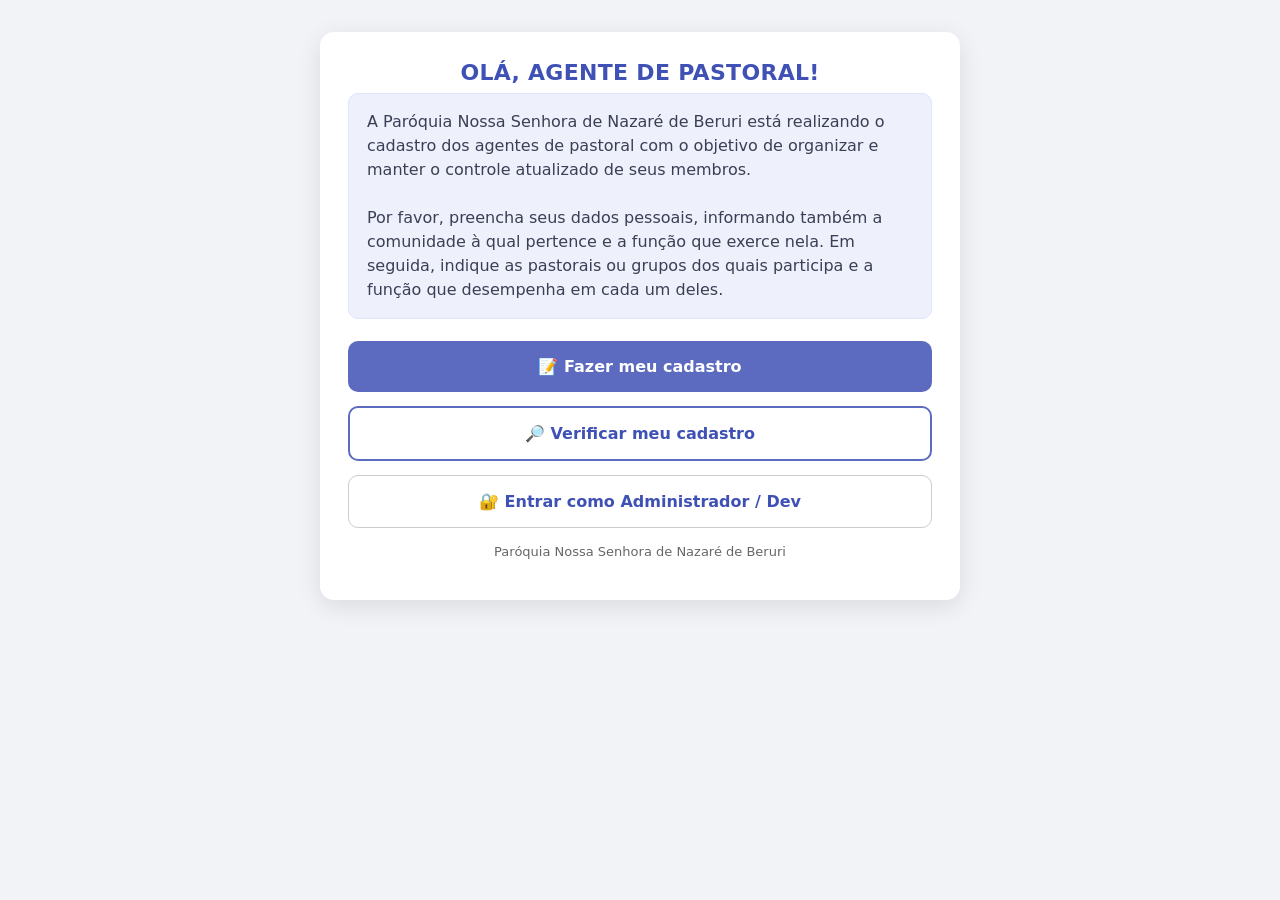
==== site/index.html @ 454b29ff "Sistema de cadastro de agentes de pastoral (Netlify + Firebase) - Site estatico em site/ (index, cad" ====
<!DOCTYPE html>
<html lang="pt-BR">
<head>
  <meta charset="UTF-8" />
  <title>Agentes de Pastoral — Paróquia N. S. de Nazaré de Beruri</title>
  <meta name="viewport" content="width=device-width, initial-scale=1" />
  <link rel="stylesheet" href="./assets/css/styles.css" />
</head>
<body>
  <div class="container">
    <div class="brand">
      <div class="hi">OLÁ, AGENTE DE PASTORAL!</div>
    </div>

    <div class="intro">
      A Paróquia Nossa Senhora de Nazaré de Beruri está realizando o cadastro dos agentes de
      pastoral com o objetivo de organizar e manter o controle atualizado de seus membros.
      <br /><br />
      Por favor, preencha seus dados pessoais, informando também a comunidade à qual pertence e a
      função que exerce nela. Em seguida, indique as pastorais ou grupos dos quais participa e a
      função que desempenha em cada um deles.
    </div>

    <a class="btn-block btn-lg" href="./cadastro.html">📝 Fazer meu cadastro</a>
    <a class="btn-block btn-lg btn-outline" href="./verificar.html">🔎 Verificar meu cadastro</a>
    <a class="btn-block btn-lg btn-ghost" href="./login.html">🔐 Entrar como Administrador / Dev</a>

    <p class="muted center mt">Paróquia Nossa Senhora de Nazaré de Beruri</p>
  </div>
</body>
</html>
---- site/assets/css/styles.css ----
:root{
  --pri:#5c6bc0; --pri-dark:#3f51b5; --err:#d9534f; --ok:#2e7d32;
  --bg:#f1f3f6; --card:#fff; --muted:#666; --line:#ccc;
}
*{box-sizing:border-box}
body{font-family:'Segoe UI',system-ui,sans-serif;background:var(--bg);margin:0;padding:32px 16px;color:#333}
.container{background:var(--card);padding:28px;border-radius:14px;box-shadow:0 6px 24px rgba(0,0,0,.10);max-width:640px;margin:auto}
.container.wide{max-width:1000px}
h1,h2,h3{color:#333}
h2{text-align:center;margin:0 0 18px}
.brand{text-align:center;margin-bottom:8px}
.brand .hi{color:var(--pri-dark);font-size:22px;font-weight:800;letter-spacing:.3px}
.intro{background:#eef1fb;border:1px solid #dfe4fb;padding:16px 18px;border-radius:10px;color:#3a3f55;line-height:1.5;margin-bottom:22px}
label{font-weight:700;display:block;margin-top:15px;color:#555}
input,select,button,textarea{width:100%;padding:11px;margin-top:6px;border:1px solid var(--line);border-radius:8px;font-size:14px;font-family:inherit}
input:focus,select:focus,textarea:focus{border-color:var(--pri);outline:none;box-shadow:0 0 0 2px #e8eaf6}
input:disabled,select:disabled,textarea:disabled{background:#f0f0f0;color:#999;cursor:not-allowed}
select{appearance:none;-webkit-appearance:none;background:#fff url("data:image/svg+xml,%3Csvg fill='none' stroke='%235c6bc0' stroke-width='3' viewBox='0 0 24 24'%3E%3Cpath d='M6 9l6 6 6-6'/%3E%3C/svg%3E") no-repeat right 12px center/18px 18px;padding-right:36px;cursor:pointer}
button{background:var(--pri);color:#fff;font-weight:700;border:none;cursor:pointer;margin-top:16px;transition:background .25s}
button:hover{background:var(--pri-dark)}
button:disabled{background:#aab;cursor:not-allowed}
.btn-lg{padding:16px;font-size:16px}
.btn-block{display:block;text-align:center;text-decoration:none;color:#fff;background:var(--pri);border-radius:10px;padding:16px;font-weight:700;margin-top:14px}
.btn-block:hover{background:var(--pri-dark)}
.btn-outline{background:#fff;color:var(--pri-dark);border:2px solid var(--pri)}
.btn-outline:hover{background:#eef1fb}
.btn-ghost{background:transparent;color:var(--pri-dark);border:1px solid var(--line)}
.btn-ghost:hover{background:#f4f5fa}
.btn-danger{background:var(--err)}.btn-danger:hover{background:#c9302c}
.btn-wa{background:#25d366;color:#0b3d1e}.btn-wa:hover{background:#1eb356}
.btn-sm{padding:7px 12px;font-size:13px;margin-top:0;width:auto}
.row{display:flex;gap:12px;flex-wrap:wrap}
.row>*{flex:1;min-width:0}
.muted{color:var(--muted);font-size:13px}
.center{text-align:center}
.mt{margin-top:16px}
.hidden{display:none!important}
.mensagem{text-align:center;margin-top:14px;font-weight:700}
.mensagem.ok{color:var(--ok)}.mensagem.erro{color:#b00020}
.spinner{width:20px;height:20px;border:3px solid #ccc;border-top:3px solid var(--pri);border-radius:50%;animation:spin 1s linear infinite;display:inline-block;vertical-align:middle}
@keyframes spin{to{transform:rotate(360deg)}}
.loading{display:none;justify-content:center;align-items:center;gap:10px;margin-top:14px}
.loading.show{display:flex}
#tituloPastorais{text-align:center;background:#e8eaf6;padding:12px;border-radius:8px;font-size:17px;color:var(--pri-dark);margin-top:26px}
.pastoral-bloco{margin-bottom:14px;padding:12px;border:1px solid var(--line);border-radius:8px;background:#f9f9fb;position:relative}
/* toast */
#toastWrap{position:fixed;top:18px;left:50%;transform:translateX(-50%);z-index:9999;display:flex;flex-direction:column;gap:10px;width:min(92vw,420px)}
.toast{padding:14px 16px;border-radius:10px;color:#fff;font-weight:600;box-shadow:0 6px 20px rgba(0,0,0,.25);animation:slidein .25s ease}
.toast.info{background:var(--pri-dark)}.toast.ok{background:var(--ok)}.toast.erro{background:#c62828}.toast.warn{background:#ef6c00}
@keyframes slidein{from{opacity:0;transform:translateY(-8px)}to{opacity:1;transform:none}}
/* tables / cards admin */
.card{border:1px solid #e2e5ee;border-radius:10px;padding:14px;margin-top:12px;background:#fff}
.card h4{margin:0 0 6px}
.badge{display:inline-block;padding:2px 9px;border-radius:20px;font-size:12px;font-weight:700}
.badge.dev{background:#ede7f6;color:#5e35b1}.badge.adm{background:#e3f2fd;color:#1565c0}
.tabs{display:flex;gap:8px;flex-wrap:wrap;border-bottom:2px solid #eef1fb;margin:8px 0 18px}
.tab{background:transparent;color:var(--muted);border:none;border-bottom:3px solid transparent;border-radius:0;margin:0;padding:10px 14px;width:auto;font-weight:700}
.tab:hover{background:#f4f5fa}
.tab.active{color:var(--pri-dark);border-bottom-color:var(--pri)}
.chip-list{display:flex;flex-wrap:wrap;gap:8px;margin-top:8px}
.chip{display:inline-flex;align-items:center;gap:8px;background:#eef1fb;color:#3a3f55;padding:6px 10px;border-radius:20px;font-size:13px}
.chip button{background:transparent;color:#b00020;border:none;padding:0;margin:0;width:auto;font-weight:900;cursor:pointer}
.topbar{display:flex;justify-content:space-between;align-items:center;gap:12px;margin-bottom:10px;flex-wrap:wrap}
.back{display:inline-block;margin-bottom:10px;color:var(--pri-dark);text-decoration:none;font-weight:700}
.back:hover{text-decoration:underline}
.regras{list-style:none;padding:0;margin:8px 0 4px;font-size:13px}
.regras li{padding:2px 0;color:#b00020;transition:color .2s}
.regras li::before{content:"✗ ";font-weight:900}
.regras li.ok{color:var(--ok)}
.regras li.ok::before{content:"✔ "}
@media (max-width:600px){body{padding:16px 10px}.container{padding:20px}}
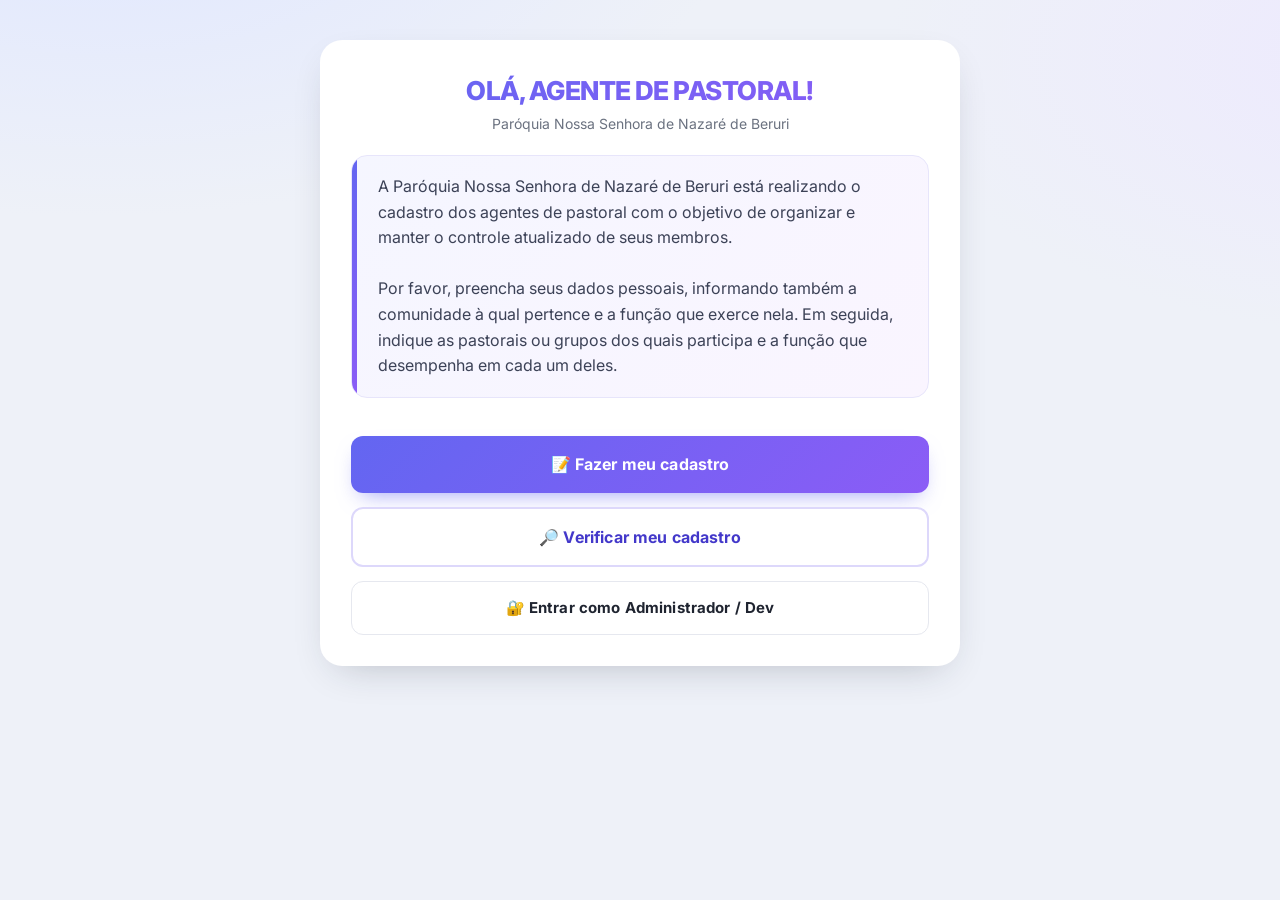
==== commit e93fe8c5: "feat: redesign moderno + loaders ldrs + revisao de bugs - Novo design system (Inter, gradientes, tra" ====
--- a/site/index.html
+++ b/site/index.html
@@ -4,12 +4,15 @@
   <meta charset="UTF-8" />
   <title>Agentes de Pastoral — Paróquia N. S. de Nazaré de Beruri</title>
   <meta name="viewport" content="width=device-width, initial-scale=1" />
+  <link rel="preconnect" href="https://fonts.googleapis.com" />
+  <link rel="preconnect" href="https://fonts.gstatic.com" crossorigin />
   <link rel="stylesheet" href="./assets/css/styles.css" />
 </head>
 <body>
   <div class="container">
     <div class="brand">
       <div class="hi">OLÁ, AGENTE DE PASTORAL!</div>
+      <div class="sub">Paróquia Nossa Senhora de Nazaré de Beruri</div>
     </div>
 
     <div class="intro">
@@ -23,9 +26,7 @@
 
     <a class="btn-block btn-lg" href="./cadastro.html">📝 Fazer meu cadastro</a>
     <a class="btn-block btn-lg btn-outline" href="./verificar.html">🔎 Verificar meu cadastro</a>
-    <a class="btn-block btn-lg btn-ghost" href="./login.html">🔐 Entrar como Administrador / Dev</a>
-
-    <p class="muted center mt">Paróquia Nossa Senhora de Nazaré de Beruri</p>
+    <a class="btn-block btn-ghost" href="./login.html">🔐 Entrar como Administrador / Dev</a>
   </div>
 </body>
 </html>
--- a/site/assets/css/styles.css
+++ b/site/assets/css/styles.css
@@ -1,71 +1,175 @@
+@import url('https://fonts.googleapis.com/css2?family=Inter:wght@400;500;600;700;800&display=swap');
+
+/* ===================== Design system ===================== */
 :root{
-  --pri:#5c6bc0; --pri-dark:#3f51b5; --err:#d9534f; --ok:#2e7d32;
-  --bg:#f1f3f6; --card:#fff; --muted:#666; --line:#ccc;
+  --pri:#4f46e5; --pri-2:#7c3aed; --pri-dark:#4338ca;
+  --grad:linear-gradient(135deg,#6366f1 0%,#8b5cf6 100%);
+  --grad-danger:linear-gradient(135deg,#fb7185 0%,#e11d48 100%);
+  --grad-wa:linear-gradient(135deg,#25d366 0%,#12b257 100%);
+  --bg:#eef1f8; --card:#ffffff;
+  --ink:#1f2430; --muted:#6b7280; --line:#e6e8ef;
+  --ok:#059669; --err:#e11d48; --warn:#ea580c;
+  --r:16px; --r-lg:22px; --r-sm:11px;
+  --sh-sm:0 1px 2px rgba(16,24,40,.06),0 1px 3px rgba(16,24,40,.10);
+  --sh:0 14px 40px -18px rgba(31,41,55,.30);
+  --sh-lg:0 30px 70px -24px rgba(31,41,55,.42);
+  --ring:0 0 0 4px rgba(99,102,241,.16);
 }
 *{box-sizing:border-box}
-body{font-family:'Segoe UI',system-ui,sans-serif;background:var(--bg);margin:0;padding:32px 16px;color:#333}
-.container{background:var(--card);padding:28px;border-radius:14px;box-shadow:0 6px 24px rgba(0,0,0,.10);max-width:640px;margin:auto}
-.container.wide{max-width:1000px}
-h1,h2,h3{color:#333}
-h2{text-align:center;margin:0 0 18px}
-.brand{text-align:center;margin-bottom:8px}
-.brand .hi{color:var(--pri-dark);font-size:22px;font-weight:800;letter-spacing:.3px}
-.intro{background:#eef1fb;border:1px solid #dfe4fb;padding:16px 18px;border-radius:10px;color:#3a3f55;line-height:1.5;margin-bottom:22px}
-label{font-weight:700;display:block;margin-top:15px;color:#555}
-input,select,button,textarea{width:100%;padding:11px;margin-top:6px;border:1px solid var(--line);border-radius:8px;font-size:14px;font-family:inherit}
-input:focus,select:focus,textarea:focus{border-color:var(--pri);outline:none;box-shadow:0 0 0 2px #e8eaf6}
-input:disabled,select:disabled,textarea:disabled{background:#f0f0f0;color:#999;cursor:not-allowed}
-select{appearance:none;-webkit-appearance:none;background:#fff url("data:image/svg+xml,%3Csvg fill='none' stroke='%235c6bc0' stroke-width='3' viewBox='0 0 24 24'%3E%3Cpath d='M6 9l6 6 6-6'/%3E%3C/svg%3E") no-repeat right 12px center/18px 18px;padding-right:36px;cursor:pointer}
-button{background:var(--pri);color:#fff;font-weight:700;border:none;cursor:pointer;margin-top:16px;transition:background .25s}
-button:hover{background:var(--pri-dark)}
-button:disabled{background:#aab;cursor:not-allowed}
-.btn-lg{padding:16px;font-size:16px}
-.btn-block{display:block;text-align:center;text-decoration:none;color:#fff;background:var(--pri);border-radius:10px;padding:16px;font-weight:700;margin-top:14px}
-.btn-block:hover{background:var(--pri-dark)}
-.btn-outline{background:#fff;color:var(--pri-dark);border:2px solid var(--pri)}
-.btn-outline:hover{background:#eef1fb}
-.btn-ghost{background:transparent;color:var(--pri-dark);border:1px solid var(--line)}
-.btn-ghost:hover{background:#f4f5fa}
-.btn-danger{background:var(--err)}.btn-danger:hover{background:#c9302c}
-.btn-wa{background:#25d366;color:#0b3d1e}.btn-wa:hover{background:#1eb356}
-.btn-sm{padding:7px 12px;font-size:13px;margin-top:0;width:auto}
+html{-webkit-text-size-adjust:100%}
+body{
+  font-family:'Inter','Segoe UI',system-ui,sans-serif;
+  color:var(--ink); margin:0; padding:40px 16px; line-height:1.55;
+  background:
+    radial-gradient(1100px 560px at 8% -12%, #e0e7ff 0%, transparent 58%),
+    radial-gradient(1000px 520px at 112% 6%, #ede9fe 0%, transparent 55%),
+    var(--bg);
+  min-height:100vh;
+}
+h1,h2,h3,h4{color:var(--ink);line-height:1.25}
+h2{text-align:center;margin:0 0 6px;font-weight:800;letter-spacing:-.02em}
+h3{font-weight:700}
+a{color:var(--pri-dark)}
+
+/* ===================== Layout ===================== */
+.container{
+  background:var(--card); padding:30px; border-radius:var(--r-lg);
+  box-shadow:var(--sh); border:1px solid rgba(255,255,255,.7);
+  max-width:640px; margin:auto; animation:rise .5s cubic-bezier(.2,.7,.2,1) both;
+}
+.container.wide{max-width:1040px}
+@keyframes rise{from{opacity:0;transform:translateY(14px)}to{opacity:1;transform:none}}
+
+.brand{text-align:center;margin-bottom:6px}
+.brand .hi{
+  font-size:26px;font-weight:800;letter-spacing:-.02em;
+  background:var(--grad);-webkit-background-clip:text;background-clip:text;color:transparent;
+}
+.brand .sub{color:var(--muted);font-size:14px;margin-top:2px}
+
+.intro{
+  position:relative;background:linear-gradient(135deg,#f5f6ff,#faf5ff);
+  border:1px solid #e7e5fb;padding:18px 20px 18px 26px;border-radius:var(--r);
+  color:#3c4257;line-height:1.6;margin:20px 0 24px;overflow:hidden;
+}
+.intro::before{content:"";position:absolute;left:0;top:0;bottom:0;width:5px;background:var(--grad)}
+
+/* ===================== Form ===================== */
+label{font-weight:600;display:block;margin-top:16px;color:#3c4257;font-size:14px}
+input,select,button,textarea{
+  width:100%;padding:13px 14px;margin-top:7px;font-size:15px;font-family:inherit;
+  border:1.5px solid var(--line);border-radius:12px;background:#fff;color:var(--ink);
+  transition:border-color .18s ease, box-shadow .18s ease, background .18s ease;
+}
+input::placeholder,textarea::placeholder{color:#9aa1ad}
+input:focus,select:focus,textarea:focus{border-color:var(--pri);outline:none;box-shadow:var(--ring)}
+input:disabled,select:disabled,textarea:disabled{background:#f3f4f8;color:#9aa1ad;cursor:not-allowed}
+fieldset{border:none;padding:0;margin:0;min-width:0}
+fieldset:disabled{opacity:.55;transition:opacity .25s ease}
+select{
+  appearance:none;-webkit-appearance:none;cursor:pointer;padding-right:40px;
+  background-image:url("data:image/svg+xml,%3Csvg fill='none' stroke='%236366f1' stroke-width='2.5' viewBox='0 0 24 24'%3E%3Cpath d='M6 9l6 6 6-6'/%3E%3C/svg%3E");
+  background-repeat:no-repeat;background-position:right 13px center;background-size:18px;
+}
+
+/* ===================== Buttons ===================== */
+button, .btn-block{
+  border:none;border-radius:12px;cursor:pointer;font-weight:700;font-size:15px;letter-spacing:.15px;
+  color:#fff;background:var(--grad);margin-top:18px;padding:14px 18px;
+  box-shadow:0 10px 22px -10px rgba(99,102,241,.65);
+  transition:transform .16s cubic-bezier(.2,.7,.2,1), box-shadow .2s ease, filter .2s ease, background .2s;
+  display:inline-flex;align-items:center;justify-content:center;gap:10px;
+  text-decoration:none;user-select:none;
+}
+button:hover, .btn-block:hover{transform:translateY(-2px);box-shadow:0 16px 30px -12px rgba(99,102,241,.7);filter:brightness(1.04)}
+button:active, .btn-block:active{transform:translateY(0);box-shadow:0 8px 16px -10px rgba(99,102,241,.6)}
+button:focus-visible,.btn-block:focus-visible{outline:none;box-shadow:var(--ring)}
+button:disabled{filter:saturate(.35) opacity(.65);cursor:not-allowed;transform:none;box-shadow:none}
+.is-loading{pointer-events:none;cursor:progress}
+.btn-loader{display:inline-flex;align-items:center;justify-content:center;line-height:0}
+
+.btn-lg{padding:16px 22px;font-size:16px}
+.btn-sm{padding:9px 14px;font-size:13px;margin-top:0;border-radius:10px;width:auto;box-shadow:none}
+.btn-block{width:100%;text-align:center;margin-top:14px}
+
+.btn-outline{background:#fff;color:var(--pri-dark);border:2px solid #ddd8fb;box-shadow:none}
+.btn-outline:hover{background:#f5f3ff;border-color:var(--pri);filter:none}
+.btn-ghost{background:#fff;color:var(--ink);border:1.5px solid var(--line);box-shadow:none}
+.btn-ghost:hover{background:#f8f9fc;border-color:#cfd4dc;filter:none}
+.btn-danger{background:var(--grad-danger);box-shadow:0 10px 22px -10px rgba(225,29,72,.6)}
+.btn-danger:hover{box-shadow:0 16px 30px -12px rgba(225,29,72,.7)}
+.btn-wa{background:var(--grad-wa);color:#04371d;box-shadow:0 10px 22px -10px rgba(18,178,87,.6)}
+
 .row{display:flex;gap:12px;flex-wrap:wrap}
 .row>*{flex:1;min-width:0}
-.muted{color:var(--muted);font-size:13px}
-.center{text-align:center}
-.mt{margin-top:16px}
+.muted{color:var(--muted);font-size:13.5px}
+.center{text-align:center}.mt{margin-top:16px}
 .hidden{display:none!important}
-.mensagem{text-align:center;margin-top:14px;font-weight:700}
-.mensagem.ok{color:var(--ok)}.mensagem.erro{color:#b00020}
-.spinner{width:20px;height:20px;border:3px solid #ccc;border-top:3px solid var(--pri);border-radius:50%;animation:spin 1s linear infinite;display:inline-block;vertical-align:middle}
-@keyframes spin{to{transform:rotate(360deg)}}
-.loading{display:none;justify-content:center;align-items:center;gap:10px;margin-top:14px}
+.fade-in{animation:fadeIn .35s ease both}
+@keyframes fadeIn{from{opacity:0;transform:translateY(8px)}to{opacity:1;transform:none}}
+
+.mensagem{text-align:center;margin-top:16px;font-weight:700}
+.mensagem.ok{color:var(--ok)}.mensagem.erro{color:var(--err)}
+
+/* inline loading (dot-wave) */
+.loading{display:none;justify-content:center;align-items:center;gap:12px;margin-top:18px;color:var(--muted);font-weight:600}
 .loading.show{display:flex}
-#tituloPastorais{text-align:center;background:#e8eaf6;padding:12px;border-radius:8px;font-size:17px;color:var(--pri-dark);margin-top:26px}
-.pastoral-bloco{margin-bottom:14px;padding:12px;border:1px solid var(--line);border-radius:8px;background:#f9f9fb;position:relative}
-/* toast */
-#toastWrap{position:fixed;top:18px;left:50%;transform:translateX(-50%);z-index:9999;display:flex;flex-direction:column;gap:10px;width:min(92vw,420px)}
-.toast{padding:14px 16px;border-radius:10px;color:#fff;font-weight:600;box-shadow:0 6px 20px rgba(0,0,0,.25);animation:slidein .25s ease}
-.toast.info{background:var(--pri-dark)}.toast.ok{background:var(--ok)}.toast.erro{background:#c62828}.toast.warn{background:#ef6c00}
-@keyframes slidein{from{opacity:0;transform:translateY(-8px)}to{opacity:1;transform:none}}
-/* tables / cards admin */
-.card{border:1px solid #e2e5ee;border-radius:10px;padding:14px;margin-top:12px;background:#fff}
+.cpf-status{display:flex;align-items:center;gap:8px;margin-top:8px;font-size:13.5px;font-weight:600;min-height:20px}
+.cpf-status.ok{color:var(--ok)}.cpf-status.err{color:var(--err)}.cpf-status.load{color:var(--muted)}
+
+#tituloPastorais{
+  text-align:center;background:linear-gradient(135deg,#eef0ff,#f5efff);
+  padding:13px;border-radius:12px;font-size:16px;font-weight:700;color:var(--pri-dark);margin-top:26px
+}
+.pastoral-bloco{
+  margin-bottom:14px;padding:16px;border:1.5px solid var(--line);border-radius:14px;
+  background:linear-gradient(180deg,#fbfbfe,#f7f8fc);animation:fadeIn .3s ease both
+}
+
+/* ===================== Toast ===================== */
+#toastWrap{position:fixed;top:20px;left:50%;transform:translateX(-50%);z-index:9999;display:flex;flex-direction:column;gap:12px;width:min(92vw,440px)}
+.toast{
+  display:flex;align-items:center;gap:10px;padding:15px 17px;border-radius:14px;color:#fff;font-weight:600;
+  box-shadow:var(--sh-lg);backdrop-filter:blur(6px);animation:toastIn .3s cubic-bezier(.2,.7,.2,1);
+  border:1px solid rgba(255,255,255,.18)
+}
+.toast.info{background:linear-gradient(135deg,#4f46e5,#6d28d9)}
+.toast.ok{background:linear-gradient(135deg,#059669,#047857)}
+.toast.erro{background:linear-gradient(135deg,#e11d48,#be123c)}
+.toast.warn{background:linear-gradient(135deg,#ea580c,#c2410c)}
+@keyframes toastIn{from{opacity:0;transform:translateY(-12px) scale(.98)}to{opacity:1;transform:none}}
+
+/* ===================== Password rules ===================== */
+.regras{list-style:none;padding:0;margin:10px 0 4px;font-size:13.5px}
+.regras li{padding:3px 0;color:var(--muted);transition:color .2s;display:flex;align-items:center;gap:8px}
+.regras li::before{content:"○";font-weight:900;color:#c3c8d4;transition:.2s}
+.regras li.ok{color:var(--ok)}
+.regras li.ok::before{content:"✓";color:var(--ok)}
+
+/* ===================== Admin ===================== */
+.card{border:1.5px solid var(--line);border-radius:16px;padding:16px;margin-top:14px;background:#fff;box-shadow:var(--sh-sm);animation:fadeIn .3s ease both}
 .card h4{margin:0 0 6px}
-.badge{display:inline-block;padding:2px 9px;border-radius:20px;font-size:12px;font-weight:700}
-.badge.dev{background:#ede7f6;color:#5e35b1}.badge.adm{background:#e3f2fd;color:#1565c0}
-.tabs{display:flex;gap:8px;flex-wrap:wrap;border-bottom:2px solid #eef1fb;margin:8px 0 18px}
-.tab{background:transparent;color:var(--muted);border:none;border-bottom:3px solid transparent;border-radius:0;margin:0;padding:10px 14px;width:auto;font-weight:700}
-.tab:hover{background:#f4f5fa}
+.badge{display:inline-block;padding:3px 11px;border-radius:20px;font-size:11.5px;font-weight:800;letter-spacing:.03em;vertical-align:middle}
+.badge.dev{background:#ede9fe;color:#6d28d9}.badge.adm{background:#e0f2fe;color:#0369a1}
+.tabs{display:flex;gap:6px;flex-wrap:wrap;border-bottom:2px solid #eef0f6;margin:6px 0 20px}
+.tab{background:transparent;color:var(--muted);border:none;border-bottom:3px solid transparent;border-radius:0;margin:0;padding:11px 16px;width:auto;font-weight:700;box-shadow:none}
+.tab:hover{background:#f6f7fb;color:var(--ink);transform:none;filter:none}
 .tab.active{color:var(--pri-dark);border-bottom-color:var(--pri)}
-.chip-list{display:flex;flex-wrap:wrap;gap:8px;margin-top:8px}
-.chip{display:inline-flex;align-items:center;gap:8px;background:#eef1fb;color:#3a3f55;padding:6px 10px;border-radius:20px;font-size:13px}
-.chip button{background:transparent;color:#b00020;border:none;padding:0;margin:0;width:auto;font-weight:900;cursor:pointer}
-.topbar{display:flex;justify-content:space-between;align-items:center;gap:12px;margin-bottom:10px;flex-wrap:wrap}
-.back{display:inline-block;margin-bottom:10px;color:var(--pri-dark);text-decoration:none;font-weight:700}
-.back:hover{text-decoration:underline}
-.regras{list-style:none;padding:0;margin:8px 0 4px;font-size:13px}
-.regras li{padding:2px 0;color:#b00020;transition:color .2s}
-.regras li::before{content:"✗ ";font-weight:900}
-.regras li.ok{color:var(--ok)}
-.regras li.ok::before{content:"✔ "}
-@media (max-width:600px){body{padding:16px 10px}.container{padding:20px}}
+.chip-list{display:flex;flex-wrap:wrap;gap:8px;margin-top:10px}
+.chip{display:inline-flex;align-items:center;gap:8px;background:#eef1fb;color:#3a3f55;padding:7px 12px;border-radius:20px;font-size:13px;font-weight:600;transition:.15s}
+.chip:hover{background:#e5e9fa}
+.chip button{background:transparent;color:var(--err);border:none;padding:0;margin:0;width:auto;font-weight:900;font-size:16px;cursor:pointer;box-shadow:none;line-height:1}
+.chip button:hover{transform:scale(1.2);filter:none}
+.topbar{display:flex;justify-content:space-between;align-items:center;gap:12px;margin-bottom:12px;flex-wrap:wrap}
+.back{display:inline-flex;align-items:center;gap:6px;margin-bottom:14px;color:var(--pri-dark);text-decoration:none;font-weight:700;font-size:14px;transition:.15s}
+.back:hover{gap:9px}
+
+/* ===================== Modal ===================== */
+#modal{position:fixed;inset:0;background:rgba(17,22,40,.55);backdrop-filter:blur(4px);z-index:5000;display:flex;align-items:flex-start;justify-content:center;padding:24px;overflow:auto;animation:fadeIn .2s ease}
+#modal .container{max-width:600px;margin:0;animation:rise .3s cubic-bezier(.2,.7,.2,1) both}
+
+@media (max-width:600px){
+  body{padding:20px 12px}
+  .container{padding:22px}
+  .brand .hi{font-size:22px}
+}
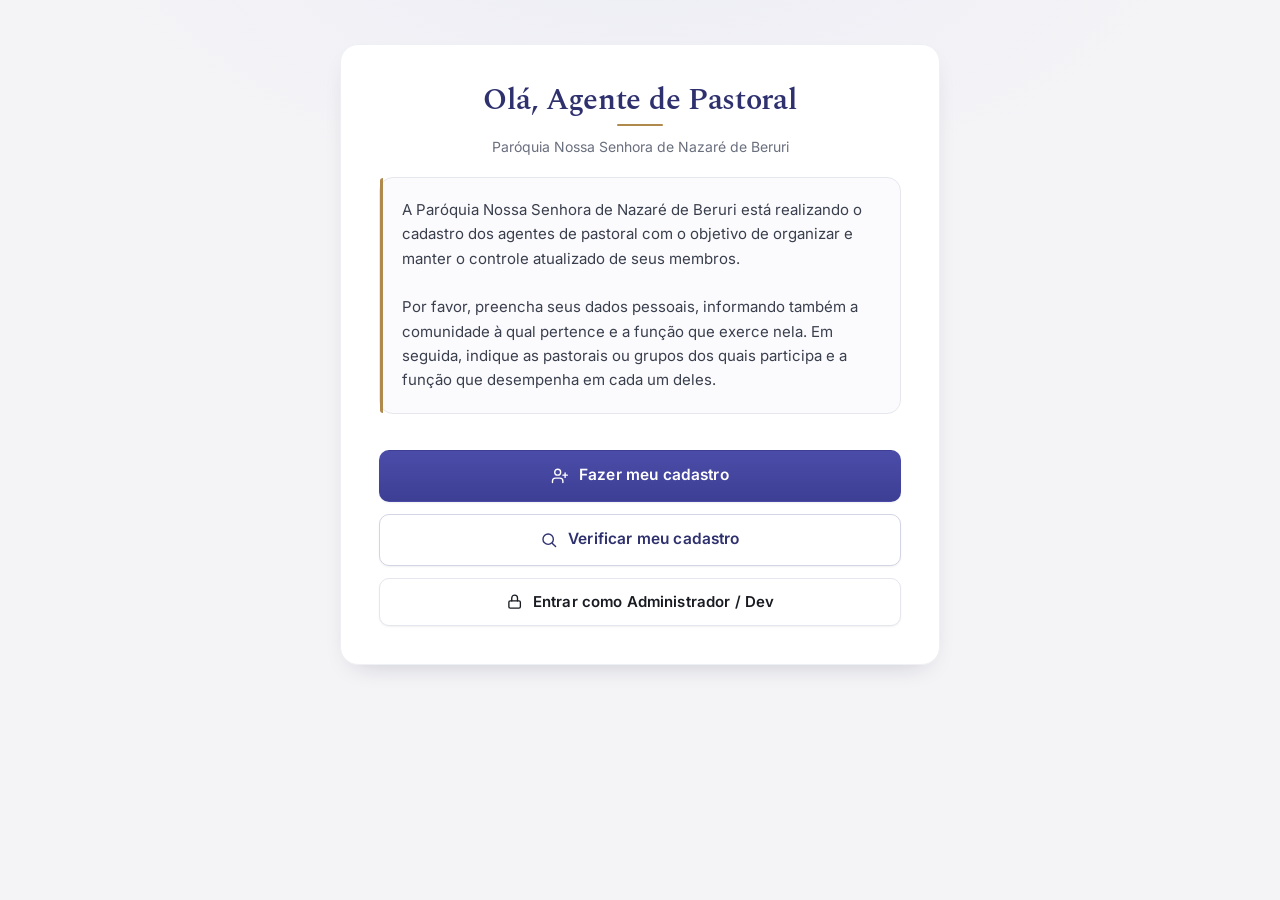
==== commit ef27dfe0: "style: visual serio/sofisticado, icones SVG e responsividade total - Paleta indigo+dourado, titulos " ====
--- a/site/index.html
+++ b/site/index.html
@@ -3,7 +3,7 @@
 <head>
   <meta charset="UTF-8" />
   <title>Agentes de Pastoral — Paróquia N. S. de Nazaré de Beruri</title>
-  <meta name="viewport" content="width=device-width, initial-scale=1" />
+  <meta name="viewport" content="width=device-width, initial-scale=1, viewport-fit=cover" />
   <link rel="preconnect" href="https://fonts.googleapis.com" />
   <link rel="preconnect" href="https://fonts.gstatic.com" crossorigin />
   <link rel="stylesheet" href="./assets/css/styles.css" />
@@ -11,7 +11,7 @@
 <body>
   <div class="container">
     <div class="brand">
-      <div class="hi">OLÁ, AGENTE DE PASTORAL!</div>
+      <span class="hi">Olá, Agente de Pastoral</span>
       <div class="sub">Paróquia Nossa Senhora de Nazaré de Beruri</div>
     </div>
 
@@ -24,9 +24,18 @@
       função que desempenha em cada um deles.
     </div>
 
-    <a class="btn-block btn-lg" href="./cadastro.html">📝 Fazer meu cadastro</a>
-    <a class="btn-block btn-lg btn-outline" href="./verificar.html">🔎 Verificar meu cadastro</a>
-    <a class="btn-block btn-ghost" href="./login.html">🔐 Entrar como Administrador / Dev</a>
+    <a class="btn-block btn-lg" href="./cadastro.html">
+      <svg class="ic" viewBox="0 0 24 24" aria-hidden="true"><path d="M16 21v-2a4 4 0 0 0-4-4H6a4 4 0 0 0-4 4v2"/><circle cx="9" cy="7" r="4"/><path d="M19 8v6"/><path d="M22 11h-6"/></svg>
+      Fazer meu cadastro
+    </a>
+    <a class="btn-block btn-lg btn-outline" href="./verificar.html">
+      <svg class="ic" viewBox="0 0 24 24" aria-hidden="true"><circle cx="11" cy="11" r="7"/><path d="m21 21-4.3-4.3"/></svg>
+      Verificar meu cadastro
+    </a>
+    <a class="btn-block btn-ghost" href="./login.html">
+      <svg class="ic" viewBox="0 0 24 24" aria-hidden="true"><rect x="4" y="11" width="16" height="10" rx="2"/><path d="M8 11V7a4 4 0 0 1 8 0v4"/></svg>
+      Entrar como Administrador / Dev
+    </a>
   </div>
 </body>
 </html>
--- a/site/assets/css/styles.css
+++ b/site/assets/css/styles.css
@@ -1,175 +1,212 @@
-@import url('https://fonts.googleapis.com/css2?family=Inter:wght@400;500;600;700;800&display=swap');
+@import url('https://fonts.googleapis.com/css2?family=Inter:wght@400;500;600;700&family=Spectral:wght@500;600;700&display=swap');
 
 /* ===================== Design system ===================== */
 :root{
-  --pri:#4f46e5; --pri-2:#7c3aed; --pri-dark:#4338ca;
-  --grad:linear-gradient(135deg,#6366f1 0%,#8b5cf6 100%);
-  --grad-danger:linear-gradient(135deg,#fb7185 0%,#e11d48 100%);
-  --grad-wa:linear-gradient(135deg,#25d366 0%,#12b257 100%);
-  --bg:#eef1f8; --card:#ffffff;
-  --ink:#1f2430; --muted:#6b7280; --line:#e6e8ef;
-  --ok:#059669; --err:#e11d48; --warn:#ea580c;
-  --r:16px; --r-lg:22px; --r-sm:11px;
-  --sh-sm:0 1px 2px rgba(16,24,40,.06),0 1px 3px rgba(16,24,40,.10);
-  --sh:0 14px 40px -18px rgba(31,41,55,.30);
-  --sh-lg:0 30px 70px -24px rgba(31,41,55,.42);
-  --ring:0 0 0 4px rgba(99,102,241,.16);
+  --pri:#3d3f95; --pri-2:#4a4ca8; --pri-dark:#2f316f;
+  --gold:#b0894c;
+  --ink:#191b22; --muted:#6a6f7e; --line:#e6e7ee; --line-2:#eef0f5;
+  --bg:#f4f4f7; --card:#ffffff;
+  --ok:#177a52; --err:#b3261e; --warn:#b76e00;
+  --wa:#1ea362; --wa-dark:#178a53;
+  --font:'Inter',system-ui,-apple-system,Segoe UI,sans-serif;
+  --font-display:'Spectral',Georgia,'Times New Roman',serif;
+  --r:14px; --r-sm:10px; --r-lg:18px;
+  --sh-sm:0 1px 2px rgba(20,22,40,.06);
+  --sh:0 10px 28px -16px rgba(20,22,40,.30);
+  --sh-lg:0 24px 56px -26px rgba(20,22,40,.38);
+  --ring:0 0 0 3px rgba(61,63,149,.16);
+  --pad:clamp(20px,5vw,34px);
 }
 *{box-sizing:border-box}
 html{-webkit-text-size-adjust:100%}
 body{
-  font-family:'Inter','Segoe UI',system-ui,sans-serif;
-  color:var(--ink); margin:0; padding:40px 16px; line-height:1.55;
+  font-family:var(--font); color:var(--ink); margin:0; line-height:1.55;
+  padding:clamp(18px,4vw,44px) clamp(12px,4vw,16px);
   background:
-    radial-gradient(1100px 560px at 8% -12%, #e0e7ff 0%, transparent 58%),
-    radial-gradient(1000px 520px at 112% 6%, #ede9fe 0%, transparent 55%),
+    radial-gradient(900px 460px at 50% -10%, #ececf5 0%, transparent 62%),
     var(--bg);
-  min-height:100vh;
-}
-h1,h2,h3,h4{color:var(--ink);line-height:1.25}
-h2{text-align:center;margin:0 0 6px;font-weight:800;letter-spacing:-.02em}
-h3{font-weight:700}
+  min-height:100vh; overflow-x:hidden;
+  -webkit-font-smoothing:antialiased; text-rendering:optimizeLegibility;
+}
+h1,h2,h3,h4{font-family:var(--font-display);color:var(--ink);line-height:1.2;font-weight:600;letter-spacing:-.01em}
+h2{text-align:center;margin:0 0 6px;font-size:clamp(21px,4.6vw,27px)}
+h3{font-size:clamp(17px,3.6vw,19px)}
 a{color:var(--pri-dark)}
+
+/* icons */
+.ic{width:1.15em;height:1.15em;flex:0 0 auto;stroke:currentColor;fill:none;stroke-width:1.85;stroke-linecap:round;stroke-linejoin:round}
+.ic-wa{width:1.2em;height:1.2em;flex:0 0 auto;fill:currentColor;stroke:none}
+.ic-sm{width:1em;height:1em}
 
 /* ===================== Layout ===================== */
 .container{
-  background:var(--card); padding:30px; border-radius:var(--r-lg);
-  box-shadow:var(--sh); border:1px solid rgba(255,255,255,.7);
-  max-width:640px; margin:auto; animation:rise .5s cubic-bezier(.2,.7,.2,1) both;
+  background:var(--card); padding:var(--pad); border-radius:var(--r-lg);
+  box-shadow:var(--sh); border:1px solid var(--line-2);
+  max-width:600px; margin:auto; width:100%;
+  animation:rise .45s cubic-bezier(.2,.7,.2,1) both;
 }
 .container.wide{max-width:1040px}
-@keyframes rise{from{opacity:0;transform:translateY(14px)}to{opacity:1;transform:none}}
-
-.brand{text-align:center;margin-bottom:6px}
+@keyframes rise{from{opacity:0;transform:translateY(12px)}to{opacity:1;transform:none}}
+
+.brand{text-align:center;margin-bottom:8px}
 .brand .hi{
-  font-size:26px;font-weight:800;letter-spacing:-.02em;
-  background:var(--grad);-webkit-background-clip:text;background-clip:text;color:transparent;
-}
-.brand .sub{color:var(--muted);font-size:14px;margin-top:2px}
+  font-family:var(--font-display);font-size:clamp(22px,5.4vw,30px);font-weight:600;
+  color:var(--pri-dark);letter-spacing:-.01em;line-height:1.15;display:block
+}
+.brand .sub{color:var(--muted);font-size:clamp(12.5px,3vw,14px);margin-top:6px;position:relative;padding-top:12px}
+.brand .sub::before{content:"";position:absolute;top:0;left:50%;transform:translateX(-50%);width:46px;height:2px;background:var(--gold);border-radius:2px}
 
 .intro{
-  position:relative;background:linear-gradient(135deg,#f5f6ff,#faf5ff);
-  border:1px solid #e7e5fb;padding:18px 20px 18px 26px;border-radius:var(--r);
-  color:#3c4257;line-height:1.6;margin:20px 0 24px;overflow:hidden;
-}
-.intro::before{content:"";position:absolute;left:0;top:0;bottom:0;width:5px;background:var(--grad)}
+  position:relative;background:#fbfbfd;border:1px solid var(--line);
+  padding:clamp(15px,4vw,20px) clamp(16px,4vw,22px);border-radius:var(--r);
+  color:#3a3f4d;line-height:1.62;margin:20px 0 24px;font-size:clamp(14px,3.4vw,15px)
+}
+.intro::before{content:"";position:absolute;left:0;top:0;bottom:0;width:3px;background:var(--gold);border-radius:3px 0 0 3px}
 
 /* ===================== Form ===================== */
-label{font-weight:600;display:block;margin-top:16px;color:#3c4257;font-size:14px}
+label{font-weight:600;display:block;margin-top:16px;color:#3a3f4d;font-size:14px}
 input,select,button,textarea{
-  width:100%;padding:13px 14px;margin-top:7px;font-size:15px;font-family:inherit;
-  border:1.5px solid var(--line);border-radius:12px;background:#fff;color:var(--ink);
+  width:100%;padding:13px 14px;margin-top:7px;font-size:16px;font-family:inherit;
+  border:1px solid var(--line);border-radius:var(--r-sm);background:#fff;color:var(--ink);
   transition:border-color .18s ease, box-shadow .18s ease, background .18s ease;
 }
-input::placeholder,textarea::placeholder{color:#9aa1ad}
+input::placeholder,textarea::placeholder{color:#9aa0ad}
 input:focus,select:focus,textarea:focus{border-color:var(--pri);outline:none;box-shadow:var(--ring)}
-input:disabled,select:disabled,textarea:disabled{background:#f3f4f8;color:#9aa1ad;cursor:not-allowed}
+input:disabled,select:disabled,textarea:disabled{background:#f4f5f8;color:#a2a7b2;cursor:not-allowed}
 fieldset{border:none;padding:0;margin:0;min-width:0}
-fieldset:disabled{opacity:.55;transition:opacity .25s ease}
+fieldset:disabled{opacity:.5;transition:opacity .25s ease}
 select{
   appearance:none;-webkit-appearance:none;cursor:pointer;padding-right:40px;
-  background-image:url("data:image/svg+xml,%3Csvg fill='none' stroke='%236366f1' stroke-width='2.5' viewBox='0 0 24 24'%3E%3Cpath d='M6 9l6 6 6-6'/%3E%3C/svg%3E");
+  background-image:url("data:image/svg+xml,%3Csvg fill='none' stroke='%233d3f95' stroke-width='2' viewBox='0 0 24 24'%3E%3Cpath d='M6 9l6 6 6-6'/%3E%3C/svg%3E");
   background-repeat:no-repeat;background-position:right 13px center;background-size:18px;
 }
 
 /* ===================== Buttons ===================== */
 button, .btn-block{
-  border:none;border-radius:12px;cursor:pointer;font-weight:700;font-size:15px;letter-spacing:.15px;
-  color:#fff;background:var(--grad);margin-top:18px;padding:14px 18px;
-  box-shadow:0 10px 22px -10px rgba(99,102,241,.65);
-  transition:transform .16s cubic-bezier(.2,.7,.2,1), box-shadow .2s ease, filter .2s ease, background .2s;
-  display:inline-flex;align-items:center;justify-content:center;gap:10px;
-  text-decoration:none;user-select:none;
-}
-button:hover, .btn-block:hover{transform:translateY(-2px);box-shadow:0 16px 30px -12px rgba(99,102,241,.7);filter:brightness(1.04)}
-button:active, .btn-block:active{transform:translateY(0);box-shadow:0 8px 16px -10px rgba(99,102,241,.6)}
+  border:1px solid transparent;border-radius:var(--r-sm);cursor:pointer;font-family:var(--font);
+  font-weight:600;font-size:15px;letter-spacing:.01em;color:#fff;
+  background:linear-gradient(180deg,var(--pri-2),var(--pri));margin-top:18px;padding:14px 18px;min-height:48px;
+  box-shadow:var(--sh-sm);
+  transition:transform .16s cubic-bezier(.2,.7,.2,1), box-shadow .2s, filter .2s, background .2s, border-color .2s;
+  display:inline-flex;align-items:center;justify-content:center;gap:10px;text-decoration:none;user-select:none;line-height:1.2
+}
+button:hover, .btn-block:hover{transform:translateY(-1px);box-shadow:var(--sh);filter:brightness(1.05)}
+button:active, .btn-block:active{transform:translateY(0);filter:brightness(.97)}
 button:focus-visible,.btn-block:focus-visible{outline:none;box-shadow:var(--ring)}
-button:disabled{filter:saturate(.35) opacity(.65);cursor:not-allowed;transform:none;box-shadow:none}
+button:disabled{filter:grayscale(.3) opacity(.6);cursor:not-allowed;transform:none;box-shadow:none}
 .is-loading{pointer-events:none;cursor:progress}
 .btn-loader{display:inline-flex;align-items:center;justify-content:center;line-height:0}
 
-.btn-lg{padding:16px 22px;font-size:16px}
-.btn-sm{padding:9px 14px;font-size:13px;margin-top:0;border-radius:10px;width:auto;box-shadow:none}
-.btn-block{width:100%;text-align:center;margin-top:14px}
-
-.btn-outline{background:#fff;color:var(--pri-dark);border:2px solid #ddd8fb;box-shadow:none}
-.btn-outline:hover{background:#f5f3ff;border-color:var(--pri);filter:none}
-.btn-ghost{background:#fff;color:var(--ink);border:1.5px solid var(--line);box-shadow:none}
-.btn-ghost:hover{background:#f8f9fc;border-color:#cfd4dc;filter:none}
-.btn-danger{background:var(--grad-danger);box-shadow:0 10px 22px -10px rgba(225,29,72,.6)}
-.btn-danger:hover{box-shadow:0 16px 30px -12px rgba(225,29,72,.7)}
-.btn-wa{background:var(--grad-wa);color:#04371d;box-shadow:0 10px 22px -10px rgba(18,178,87,.6)}
+.btn-lg{padding:15px 22px;font-size:15.5px;min-height:52px}
+.btn-sm{padding:9px 14px;font-size:13px;margin-top:0;min-height:38px;border-radius:9px;width:auto;box-shadow:none}
+.btn-block{width:100%;text-align:center;margin-top:12px}
+
+.btn-outline{background:#fff;color:var(--pri-dark);border:1px solid #d3d4e6}
+.btn-outline:hover{background:#f7f7fc;border-color:var(--pri);filter:none}
+.btn-ghost{background:#fff;color:var(--ink);border:1px solid var(--line)}
+.btn-ghost:hover{background:#f8f9fb;border-color:#cfd2db;filter:none}
+.btn-danger{background:linear-gradient(180deg,#c0342c,#a51f18);color:#fff}
+.btn-wa{background:linear-gradient(180deg,var(--wa),var(--wa-dark));color:#fff}
+.btn-gold{background:#fff;color:#7a5c22;border:1px solid #e3d3b4}
+.btn-gold:hover{background:#fdf9f1;border-color:var(--gold);filter:none}
 
 .row{display:flex;gap:12px;flex-wrap:wrap}
 .row>*{flex:1;min-width:0}
+.row .btn-sm{flex:0 0 auto}
+#tab-config .row>.card{min-width:240px}
 .muted{color:var(--muted);font-size:13.5px}
 .center{text-align:center}.mt{margin-top:16px}
 .hidden{display:none!important}
 .fade-in{animation:fadeIn .35s ease both}
-@keyframes fadeIn{from{opacity:0;transform:translateY(8px)}to{opacity:1;transform:none}}
-
-.mensagem{text-align:center;margin-top:16px;font-weight:700}
+@keyframes fadeIn{from{opacity:0;transform:translateY(6px)}to{opacity:1;transform:none}}
+
+.mensagem{text-align:center;margin-top:16px;font-weight:600}
 .mensagem.ok{color:var(--ok)}.mensagem.erro{color:var(--err)}
 
-/* inline loading (dot-wave) */
+/* inline loading */
 .loading{display:none;justify-content:center;align-items:center;gap:12px;margin-top:18px;color:var(--muted);font-weight:600}
 .loading.show{display:flex}
-.cpf-status{display:flex;align-items:center;gap:8px;margin-top:8px;font-size:13.5px;font-weight:600;min-height:20px}
+.cpf-status{display:flex;align-items:center;gap:8px;margin-top:9px;font-size:13.5px;font-weight:600;min-height:20px}
 .cpf-status.ok{color:var(--ok)}.cpf-status.err{color:var(--err)}.cpf-status.load{color:var(--muted)}
 
+/* alerta (CPF já cadastrado) */
+.alerta{
+  border:1px solid #ecd9b6;background:#fdf8ee;border-left:3px solid var(--warn);
+  border-radius:var(--r);padding:16px 18px;margin:14px 0 4px
+}
+.alerta-head{display:flex;align-items:center;gap:9px;font-family:var(--font-display);font-weight:600;color:#8a5300;font-size:16px}
+.alerta-head .ic{stroke:var(--warn);width:20px;height:20px}
+.alerta p{margin:8px 0 12px;color:#6d5a34;font-size:13.5px}
+
 #tituloPastorais{
-  text-align:center;background:linear-gradient(135deg,#eef0ff,#f5efff);
-  padding:13px;border-radius:12px;font-size:16px;font-weight:700;color:var(--pri-dark);margin-top:26px
+  text-align:center;background:#f6f6fb;border:1px solid var(--line-2);
+  padding:12px;border-radius:var(--r-sm);font-family:var(--font-display);font-size:16px;font-weight:600;color:var(--pri-dark);margin-top:26px
 }
 .pastoral-bloco{
-  margin-bottom:14px;padding:16px;border:1.5px solid var(--line);border-radius:14px;
-  background:linear-gradient(180deg,#fbfbfe,#f7f8fc);animation:fadeIn .3s ease both
+  margin-bottom:14px;padding:clamp(12px,3.5vw,16px);border:1px solid var(--line);border-radius:var(--r);
+  background:#fbfbfd;animation:fadeIn .3s ease both
 }
 
 /* ===================== Toast ===================== */
-#toastWrap{position:fixed;top:20px;left:50%;transform:translateX(-50%);z-index:9999;display:flex;flex-direction:column;gap:12px;width:min(92vw,440px)}
+#toastWrap{position:fixed;top:calc(16px + env(safe-area-inset-top,0px));left:50%;transform:translateX(-50%);z-index:9999;display:flex;flex-direction:column;gap:10px;width:min(94vw,420px)}
 .toast{
-  display:flex;align-items:center;gap:10px;padding:15px 17px;border-radius:14px;color:#fff;font-weight:600;
-  box-shadow:var(--sh-lg);backdrop-filter:blur(6px);animation:toastIn .3s cubic-bezier(.2,.7,.2,1);
-  border:1px solid rgba(255,255,255,.18)
-}
-.toast.info{background:linear-gradient(135deg,#4f46e5,#6d28d9)}
-.toast.ok{background:linear-gradient(135deg,#059669,#047857)}
-.toast.erro{background:linear-gradient(135deg,#e11d48,#be123c)}
-.toast.warn{background:linear-gradient(135deg,#ea580c,#c2410c)}
-@keyframes toastIn{from{opacity:0;transform:translateY(-12px) scale(.98)}to{opacity:1;transform:none}}
+  display:flex;align-items:center;gap:10px;padding:14px 16px;border-radius:var(--r);color:#fff;font-weight:600;font-size:14px;
+  box-shadow:var(--sh-lg);animation:toastIn .3s cubic-bezier(.2,.7,.2,1);border:1px solid rgba(255,255,255,.14)
+}
+.toast.info{background:var(--pri-dark)}
+.toast.ok{background:var(--ok)}
+.toast.erro{background:var(--err)}
+.toast.warn{background:var(--warn)}
+@keyframes toastIn{from{opacity:0;transform:translateY(-10px) scale(.98)}to{opacity:1;transform:none}}
 
 /* ===================== Password rules ===================== */
 .regras{list-style:none;padding:0;margin:10px 0 4px;font-size:13.5px}
 .regras li{padding:3px 0;color:var(--muted);transition:color .2s;display:flex;align-items:center;gap:8px}
-.regras li::before{content:"○";font-weight:900;color:#c3c8d4;transition:.2s}
+.regras li::before{content:"○";font-weight:800;color:#c3c8d4;transition:.2s}
 .regras li.ok{color:var(--ok)}
 .regras li.ok::before{content:"✓";color:var(--ok)}
 
 /* ===================== Admin ===================== */
-.card{border:1.5px solid var(--line);border-radius:16px;padding:16px;margin-top:14px;background:#fff;box-shadow:var(--sh-sm);animation:fadeIn .3s ease both}
-.card h4{margin:0 0 6px}
-.badge{display:inline-block;padding:3px 11px;border-radius:20px;font-size:11.5px;font-weight:800;letter-spacing:.03em;vertical-align:middle}
-.badge.dev{background:#ede9fe;color:#6d28d9}.badge.adm{background:#e0f2fe;color:#0369a1}
-.tabs{display:flex;gap:6px;flex-wrap:wrap;border-bottom:2px solid #eef0f6;margin:6px 0 20px}
-.tab{background:transparent;color:var(--muted);border:none;border-bottom:3px solid transparent;border-radius:0;margin:0;padding:11px 16px;width:auto;font-weight:700;box-shadow:none}
-.tab:hover{background:#f6f7fb;color:var(--ink);transform:none;filter:none}
+.card{border:1px solid var(--line);border-radius:var(--r);padding:clamp(13px,3.5vw,16px);margin-top:14px;background:#fff;box-shadow:var(--sh-sm);animation:fadeIn .3s ease both}
+.card h4{margin:0 0 6px;font-family:var(--font-display)}
+.badge{display:inline-block;padding:3px 10px;border-radius:20px;font-size:11px;font-weight:700;letter-spacing:.04em;vertical-align:middle;font-family:var(--font)}
+.badge.dev{background:#ecebf7;color:#3f3f8f}.badge.adm{background:#e7eef4;color:#2b5a78}
+.tabs{display:flex;gap:4px;border-bottom:1px solid var(--line);margin:8px 0 20px;overflow-x:auto;-webkit-overflow-scrolling:touch;scrollbar-width:none}
+.tabs::-webkit-scrollbar{display:none}
+.tab{background:transparent;color:var(--muted);border:none;border-bottom:2px solid transparent;border-radius:0;margin:0;padding:11px 15px;width:auto;min-height:auto;font-weight:600;box-shadow:none;white-space:nowrap;font-family:var(--font)}
+.tab:hover{background:#f6f6fa;color:var(--ink);transform:none;filter:none}
 .tab.active{color:var(--pri-dark);border-bottom-color:var(--pri)}
 .chip-list{display:flex;flex-wrap:wrap;gap:8px;margin-top:10px}
-.chip{display:inline-flex;align-items:center;gap:8px;background:#eef1fb;color:#3a3f55;padding:7px 12px;border-radius:20px;font-size:13px;font-weight:600;transition:.15s}
-.chip:hover{background:#e5e9fa}
-.chip button{background:transparent;color:var(--err);border:none;padding:0;margin:0;width:auto;font-weight:900;font-size:16px;cursor:pointer;box-shadow:none;line-height:1}
-.chip button:hover{transform:scale(1.2);filter:none}
+.chip{display:inline-flex;align-items:center;gap:8px;background:#f1f1f7;color:#3a3f4d;padding:7px 12px;border-radius:20px;font-size:13px;font-weight:500;transition:.15s}
+.chip:hover{background:#e9e9f2}
+.chip button{background:transparent;color:var(--err);border:none;padding:0;margin:0;min-height:auto;width:auto;font-weight:800;font-size:16px;cursor:pointer;box-shadow:none;line-height:1}
+.chip button:hover{transform:scale(1.15);filter:none}
 .topbar{display:flex;justify-content:space-between;align-items:center;gap:12px;margin-bottom:12px;flex-wrap:wrap}
-.back{display:inline-flex;align-items:center;gap:6px;margin-bottom:14px;color:var(--pri-dark);text-decoration:none;font-weight:700;font-size:14px;transition:.15s}
+.card-actions{display:flex;gap:8px;flex-wrap:wrap}
+.back{display:inline-flex;align-items:center;gap:6px;margin-bottom:16px;color:var(--pri-dark);text-decoration:none;font-weight:600;font-size:14px;transition:.15s}
 .back:hover{gap:9px}
+.who{display:inline-flex;align-items:center;gap:8px;font-size:13px;flex-wrap:wrap}
+.who #quemSou{word-break:break-word}
 
 /* ===================== Modal ===================== */
-#modal{position:fixed;inset:0;background:rgba(17,22,40,.55);backdrop-filter:blur(4px);z-index:5000;display:flex;align-items:flex-start;justify-content:center;padding:24px;overflow:auto;animation:fadeIn .2s ease}
-#modal .container{max-width:600px;margin:0;animation:rise .3s cubic-bezier(.2,.7,.2,1) both}
-
-@media (max-width:600px){
-  body{padding:20px 12px}
-  .container{padding:22px}
-  .brand .hi{font-size:22px}
-}
+#modal{position:fixed;inset:0;background:rgba(17,18,32,.55);backdrop-filter:blur(3px);z-index:5000;display:flex;align-items:flex-start;justify-content:center;padding:clamp(10px,3vw,24px);overflow:auto;animation:fadeIn .2s ease;-webkit-overflow-scrolling:touch}
+#modal .container{max-width:600px;margin:0;animation:rise .28s cubic-bezier(.2,.7,.2,1) both}
+
+/* ===================== Responsividade ===================== */
+@media (max-width:560px){
+  .row{flex-direction:column;gap:10px}
+  .row>*{width:100%}
+  .card-actions{width:100%}
+  .card-actions button{flex:1}
+  .topbar{align-items:flex-start}
+}
+@media (max-width:380px){
+  button,.btn-block{font-size:14.5px;padding:13px 14px}
+  .brand .hi{font-size:20px}
+}
+@media (min-width:900px){
+  .container{padding:38px}
+}
+@media (hover:none){
+  button:hover,.btn-block:hover{transform:none;filter:none;box-shadow:var(--sh-sm)}
+}
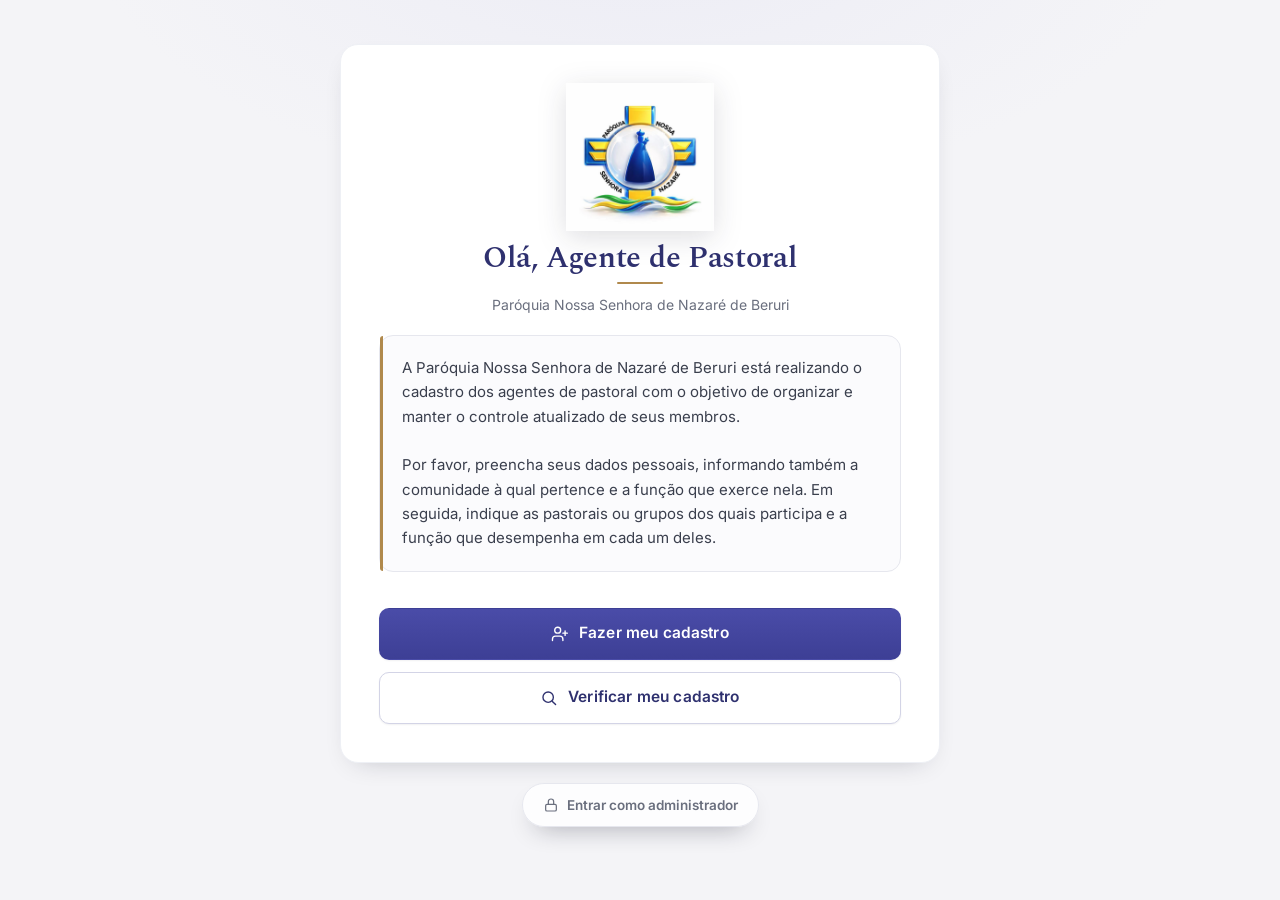
==== commit 960dc00e: "feat: logo oficial + favicon e botao de admin flutuante - Logo da paroquia no topo da tela inicial e" ====
--- a/site/index.html
+++ b/site/index.html
@@ -4,12 +4,16 @@
   <meta charset="UTF-8" />
   <title>Agentes de Pastoral — Paróquia N. S. de Nazaré de Beruri</title>
   <meta name="viewport" content="width=device-width, initial-scale=1, viewport-fit=cover" />
+  <link rel="icon" type="image/png" sizes="64x64" href="./assets/img/favicon-64.png" />
+  <link rel="icon" type="image/png" sizes="32x32" href="./assets/img/favicon-32.png" />
+  <link rel="apple-touch-icon" href="./assets/img/apple-touch-icon.png" />
   <link rel="preconnect" href="https://fonts.googleapis.com" />
   <link rel="preconnect" href="https://fonts.gstatic.com" crossorigin />
   <link rel="stylesheet" href="./assets/css/styles.css" />
 </head>
 <body>
   <div class="container">
+    <img class="logo" src="./assets/img/logo.png" alt="Paróquia Nossa Senhora de Nazaré de Beruri" />
     <div class="brand">
       <span class="hi">Olá, Agente de Pastoral</span>
       <div class="sub">Paróquia Nossa Senhora de Nazaré de Beruri</div>
@@ -32,10 +36,13 @@
       <svg class="ic" viewBox="0 0 24 24" aria-hidden="true"><circle cx="11" cy="11" r="7"/><path d="m21 21-4.3-4.3"/></svg>
       Verificar meu cadastro
     </a>
-    <a class="btn-block btn-ghost" href="./login.html">
+  </div>
+
+  <nav class="admin-entry">
+    <a class="btn-admin-float" href="./login.html">
       <svg class="ic" viewBox="0 0 24 24" aria-hidden="true"><rect x="4" y="11" width="16" height="10" rx="2"/><path d="M8 11V7a4 4 0 0 1 8 0v4"/></svg>
-      Entrar como Administrador / Dev
+      Entrar como administrador
     </a>
-  </div>
+  </nav>
 </body>
 </html>
--- a/site/assets/css/styles.css
+++ b/site/assets/css/styles.css
@@ -48,7 +48,21 @@
 .container.wide{max-width:1040px}
 @keyframes rise{from{opacity:0;transform:translateY(12px)}to{opacity:1;transform:none}}
 
+.logo{display:block;width:clamp(104px,28vw,148px);height:auto;margin:0 auto 10px;filter:drop-shadow(0 6px 14px rgba(20,22,40,.14))}
+.logo-sm{width:clamp(80px,20vw,104px)}
 .brand{text-align:center;margin-bottom:8px}
+
+/* botão flutuante de acesso administrativo (fora do card) */
+.admin-entry{max-width:600px;margin:20px auto 0;text-align:center}
+.btn-admin-float{
+  display:inline-flex;align-items:center;gap:8px;
+  background:rgba(255,255,255,.82);backdrop-filter:blur(8px);
+  color:var(--muted);border:1px solid var(--line);border-radius:999px;
+  padding:11px 20px;font-size:13.5px;font-weight:600;text-decoration:none;
+  box-shadow:0 12px 26px -14px rgba(20,22,40,.45);transition:transform .18s,box-shadow .2s,color .2s,border-color .2s
+}
+.btn-admin-float:hover{color:var(--pri-dark);border-color:#d3d4e6;transform:translateY(-2px);box-shadow:0 16px 32px -14px rgba(20,22,40,.55)}
+.btn-admin-float .ic{width:16px;height:16px}
 .brand .hi{
   font-family:var(--font-display);font-size:clamp(22px,5.4vw,30px);font-weight:600;
   color:var(--pri-dark);letter-spacing:-.01em;line-height:1.15;display:block
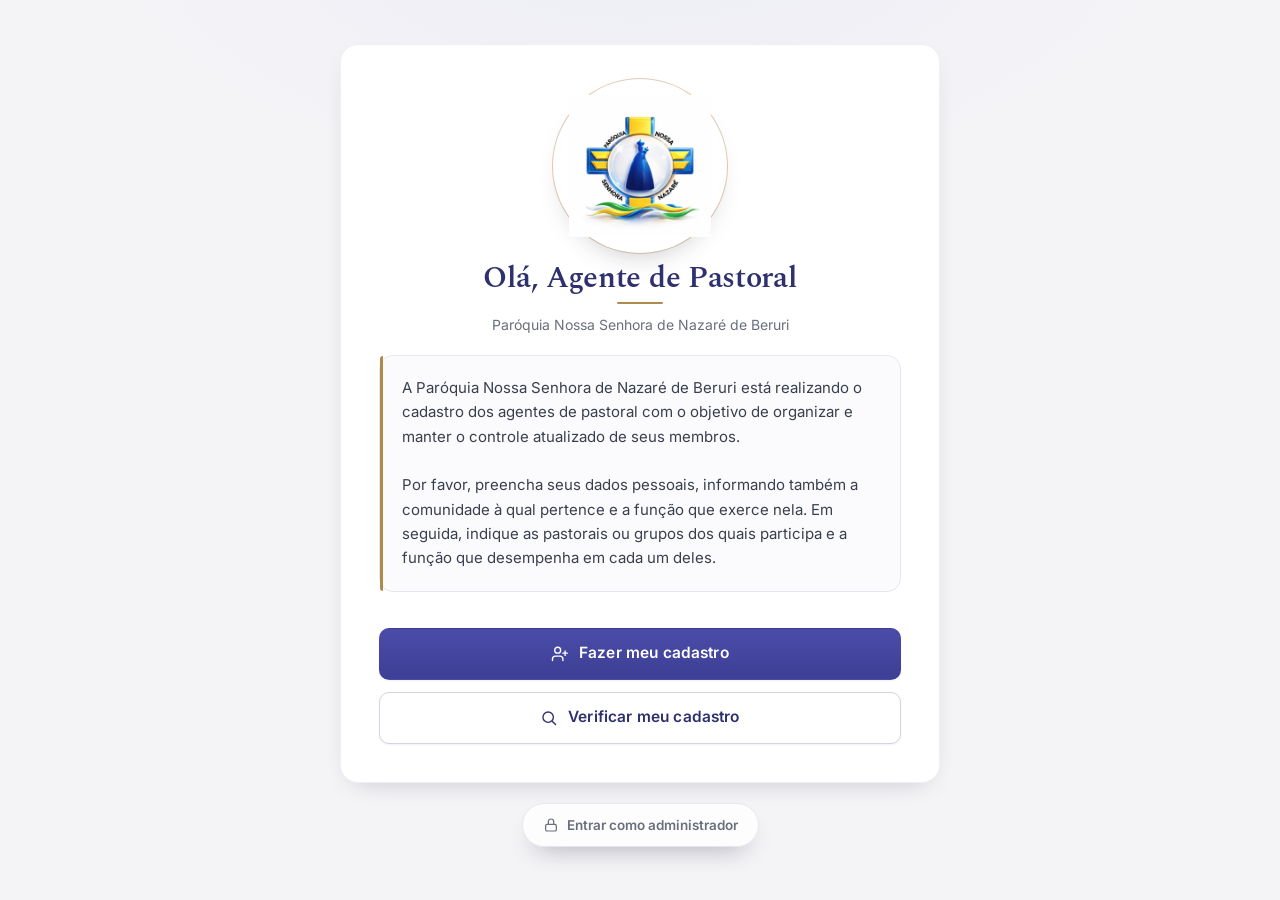
==== commit bda8de9a: "feat: esqueci/alterar senha, logo em circulo e regra funcao comunidade x pastorais - Login: 'Esqueci" ====
--- a/site/index.html
+++ b/site/index.html
@@ -13,7 +13,9 @@
 </head>
 <body>
   <div class="container">
-    <img class="logo" src="./assets/img/logo.png" alt="Paróquia Nossa Senhora de Nazaré de Beruri" />
+    <div class="logo-circle">
+      <img src="./assets/img/logo.png" alt="Paróquia Nossa Senhora de Nazaré de Beruri" />
+    </div>
     <div class="brand">
       <span class="hi">Olá, Agente de Pastoral</span>
       <div class="sub">Paróquia Nossa Senhora de Nazaré de Beruri</div>
--- a/site/assets/css/styles.css
+++ b/site/assets/css/styles.css
@@ -50,7 +50,23 @@
 
 .logo{display:block;width:clamp(104px,28vw,148px);height:auto;margin:0 auto 10px;filter:drop-shadow(0 6px 14px rgba(20,22,40,.14))}
 .logo-sm{width:clamp(80px,20vw,104px)}
+/* logo dentro de círculo (medalhão) */
+.logo-circle{
+  width:clamp(126px,33vw,166px);aspect-ratio:1;margin:0 auto 12px;padding:12px;
+  background:#fff;border-radius:50%;display:grid;place-items:center;
+  box-shadow:0 0 0 4px #fff, 0 0 0 5px rgba(176,137,76,.42), 0 14px 30px -14px rgba(20,22,40,.35)
+}
+.logo-circle img{width:100%;height:100%;object-fit:contain;display:block}
+.logo-circle.sm{width:clamp(94px,24vw,116px);padding:9px}
 .brand{text-align:center;margin-bottom:8px}
+
+/* botão em forma de link (ex.: esqueci minha senha) */
+.linklike{
+  background:none;border:none;box-shadow:none;color:var(--pri-dark);
+  font-weight:600;font-size:13.5px;width:auto;min-height:auto;margin:14px auto 0;
+  display:block;padding:6px 4px;cursor:pointer
+}
+.linklike:hover{background:none;filter:none;transform:none;box-shadow:none;text-decoration:underline}
 
 /* botão flutuante de acesso administrativo (fora do card) */
 .admin-entry{max-width:600px;margin:20px auto 0;text-align:center}
